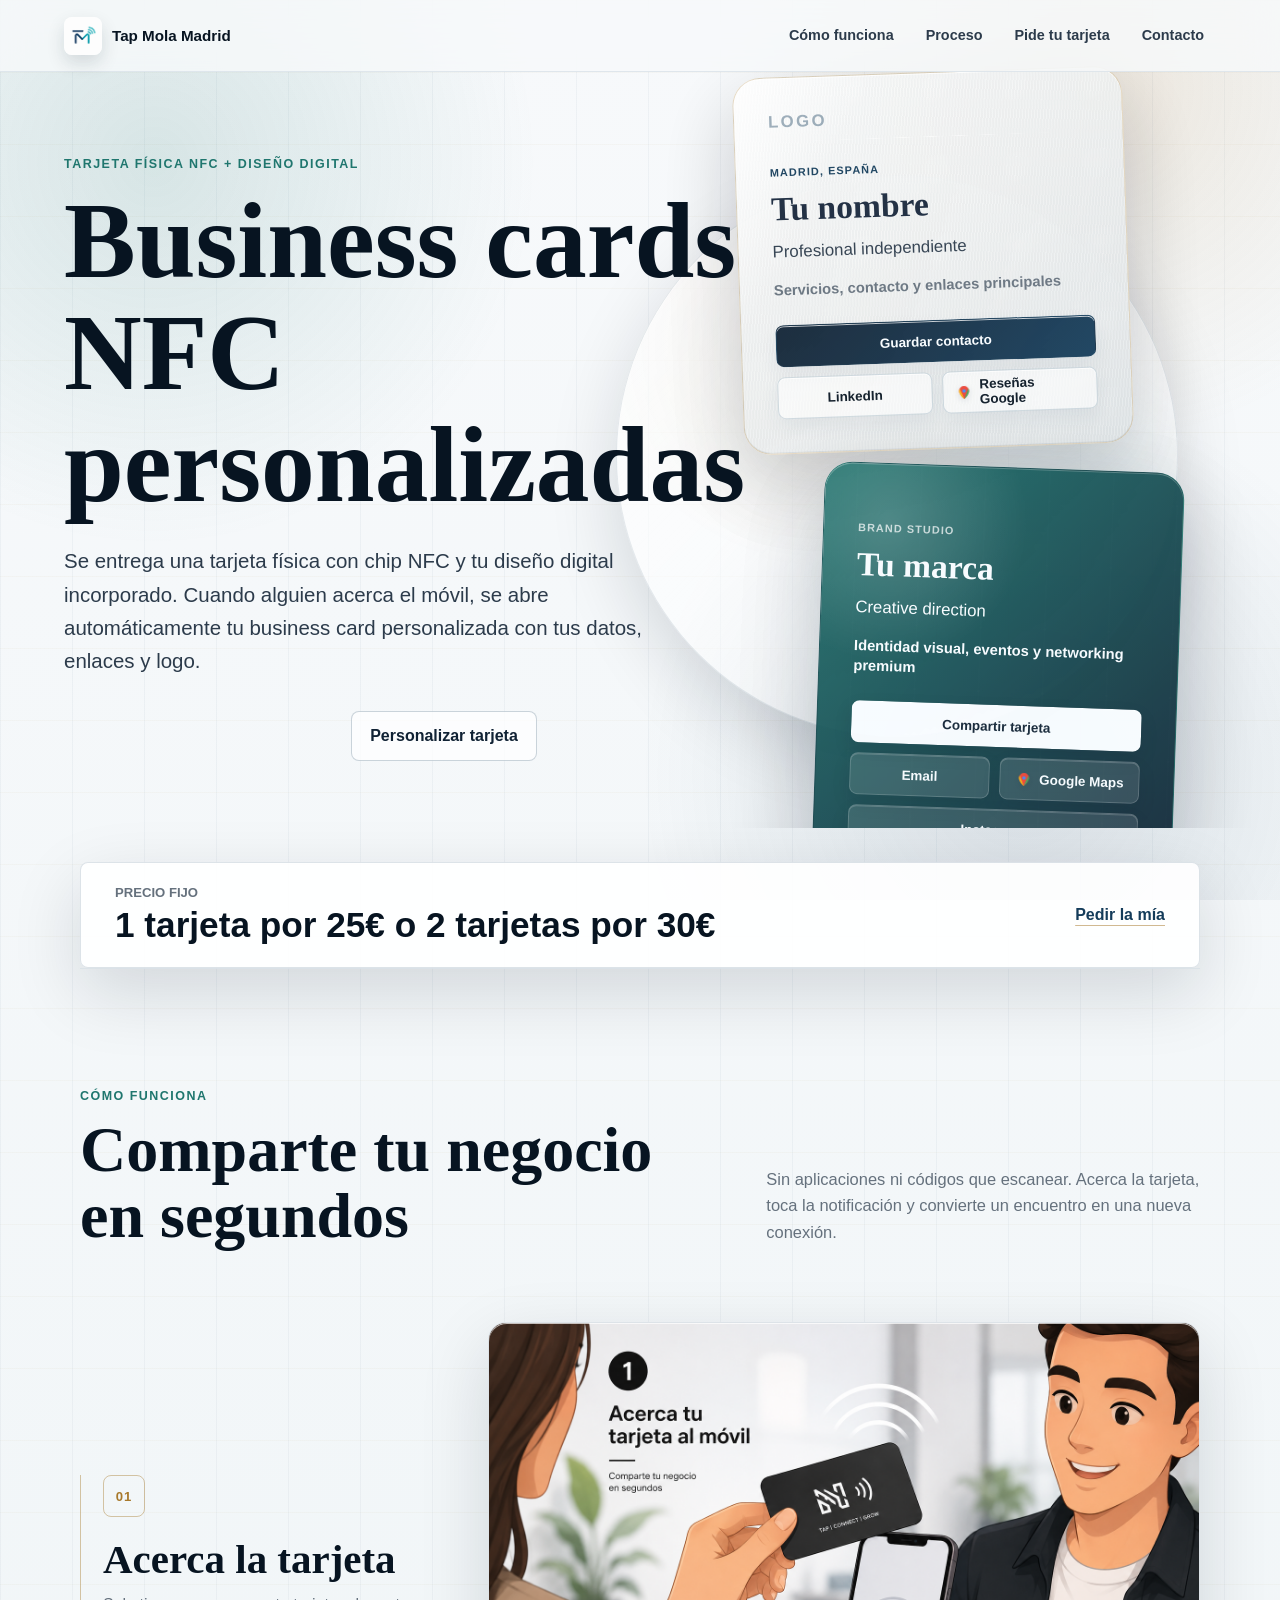
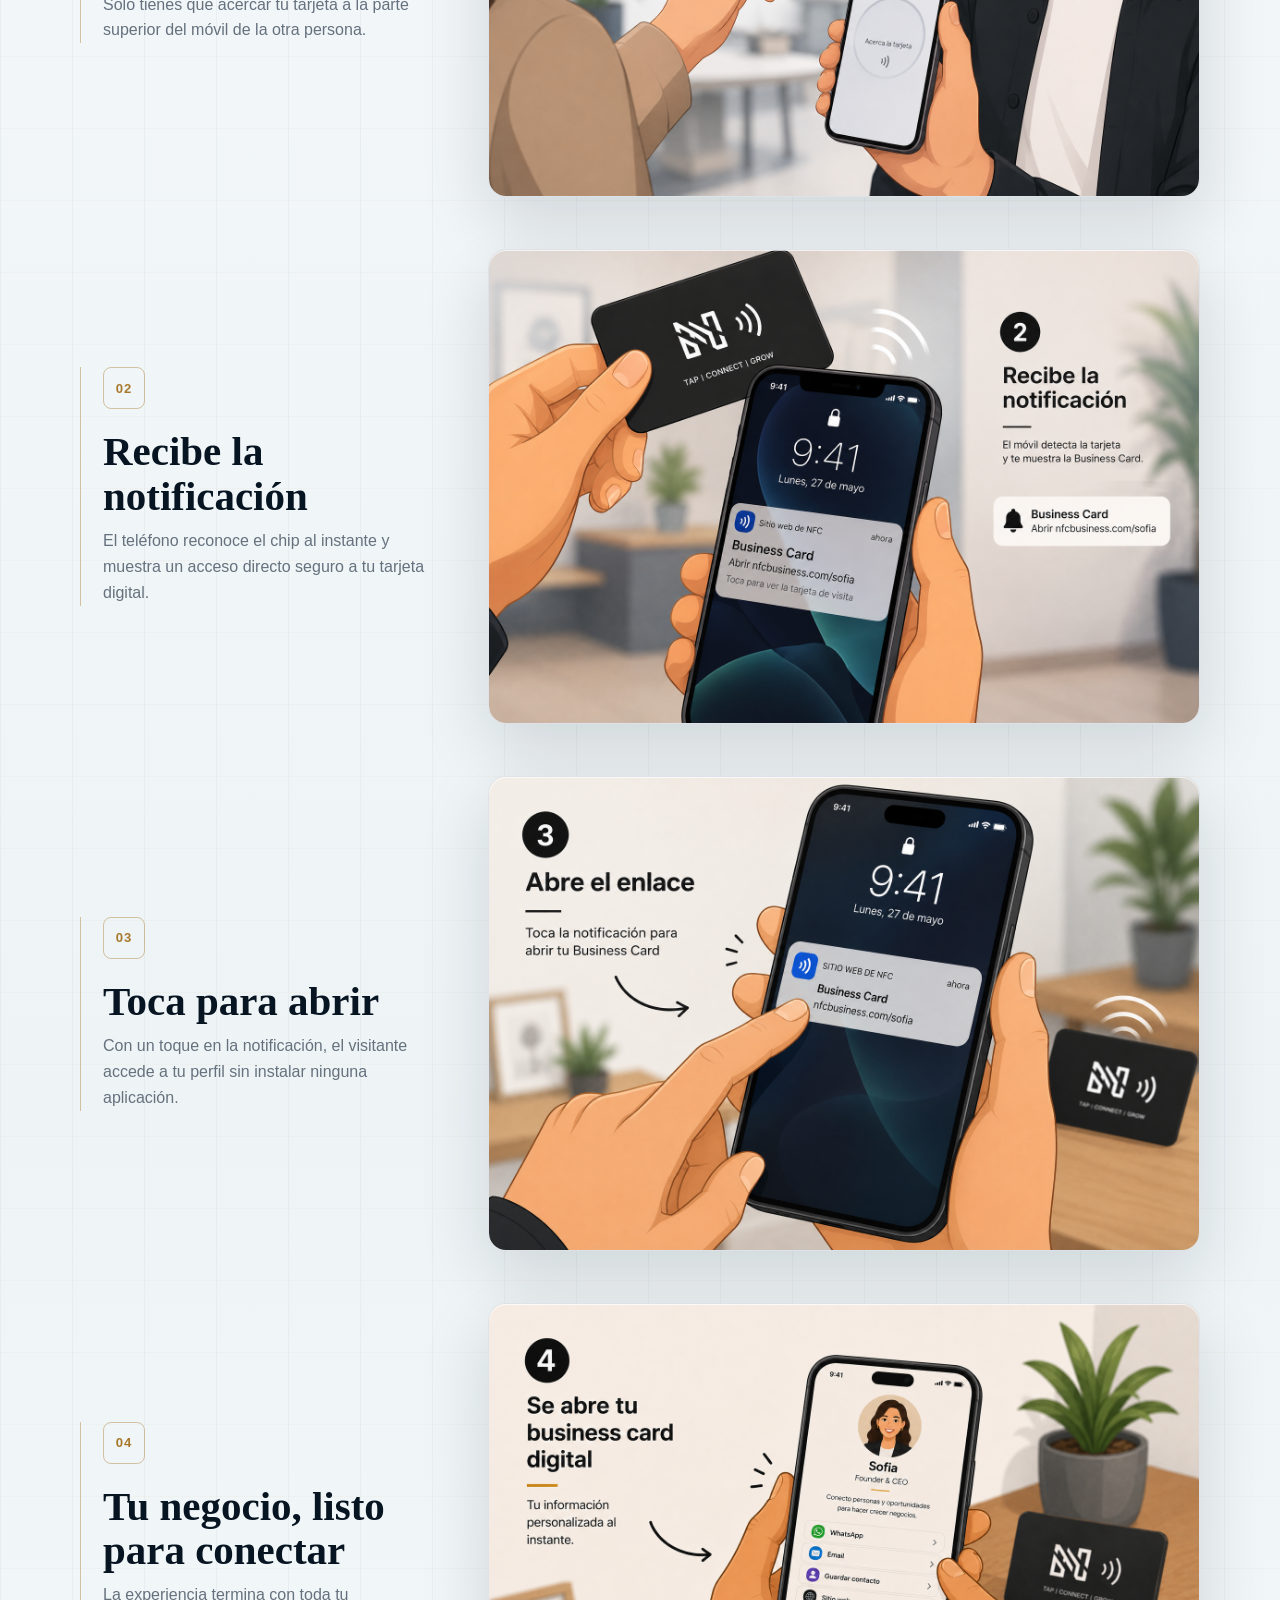
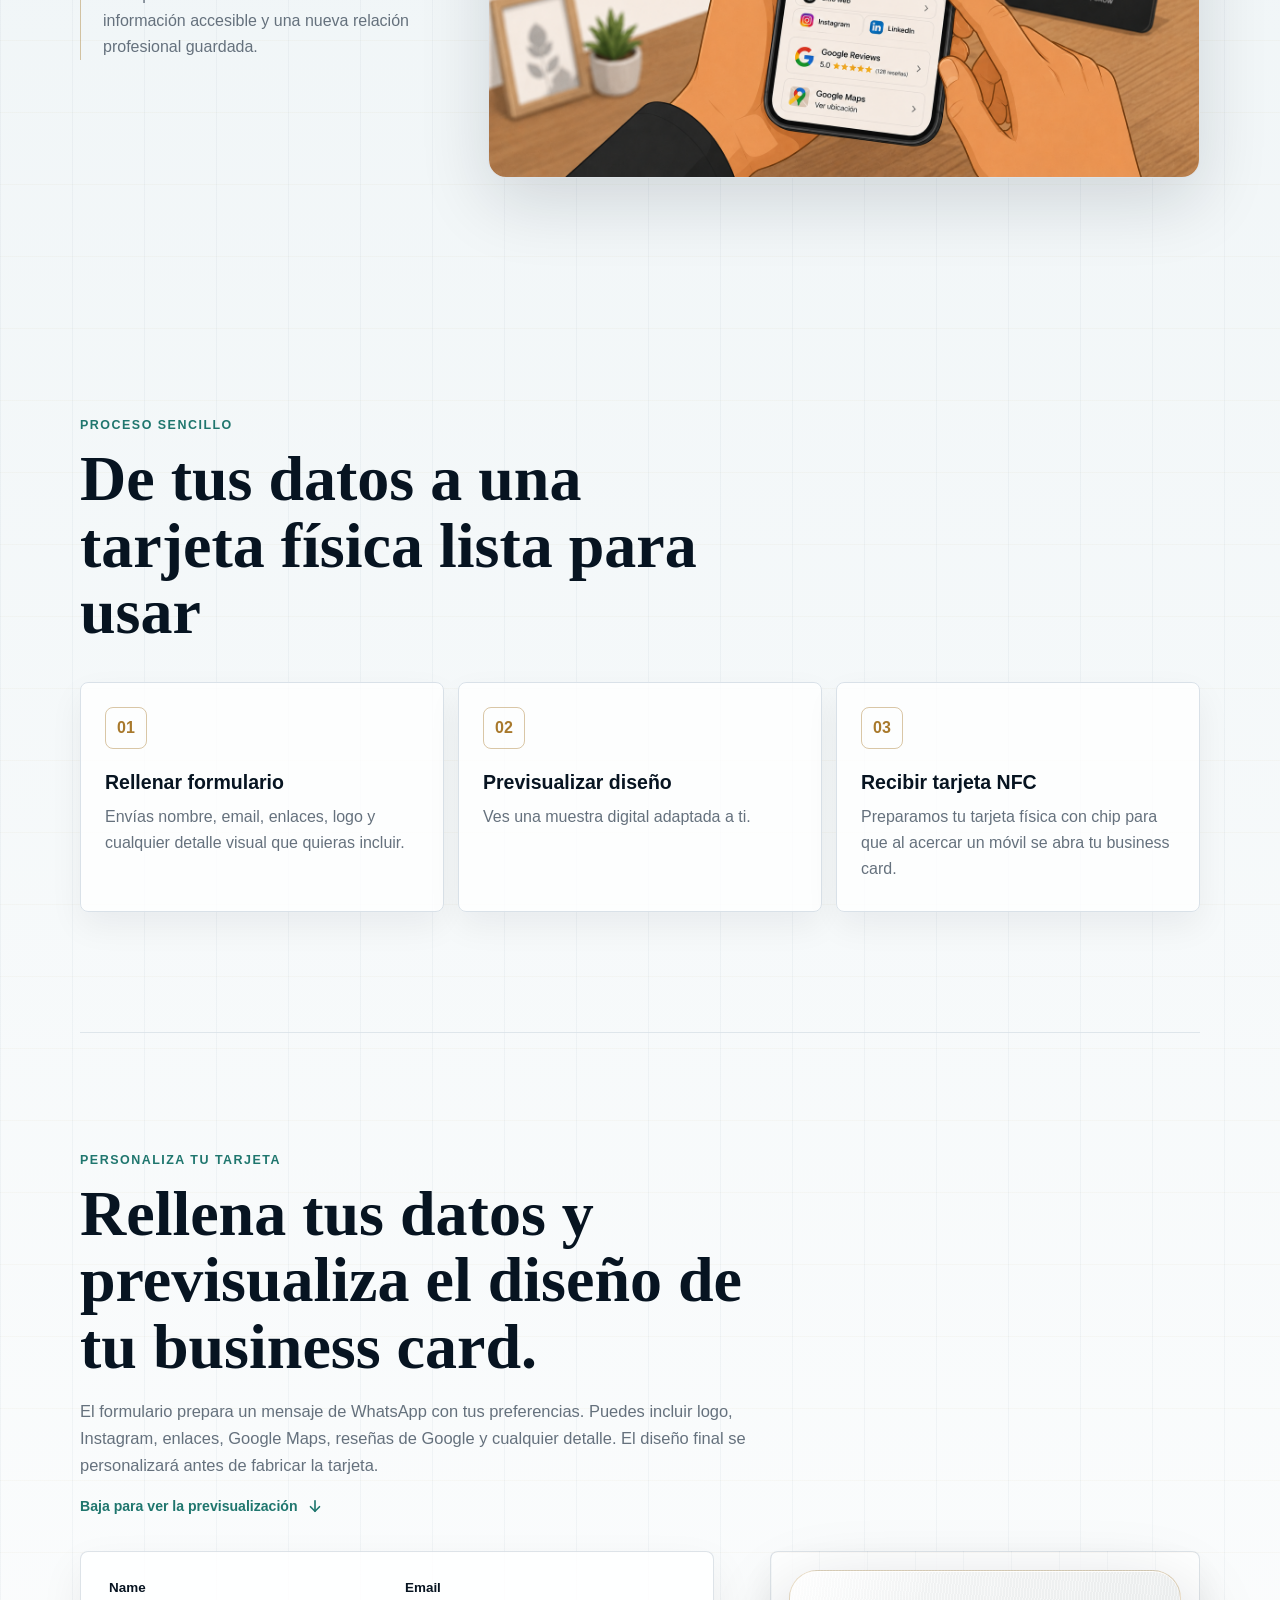
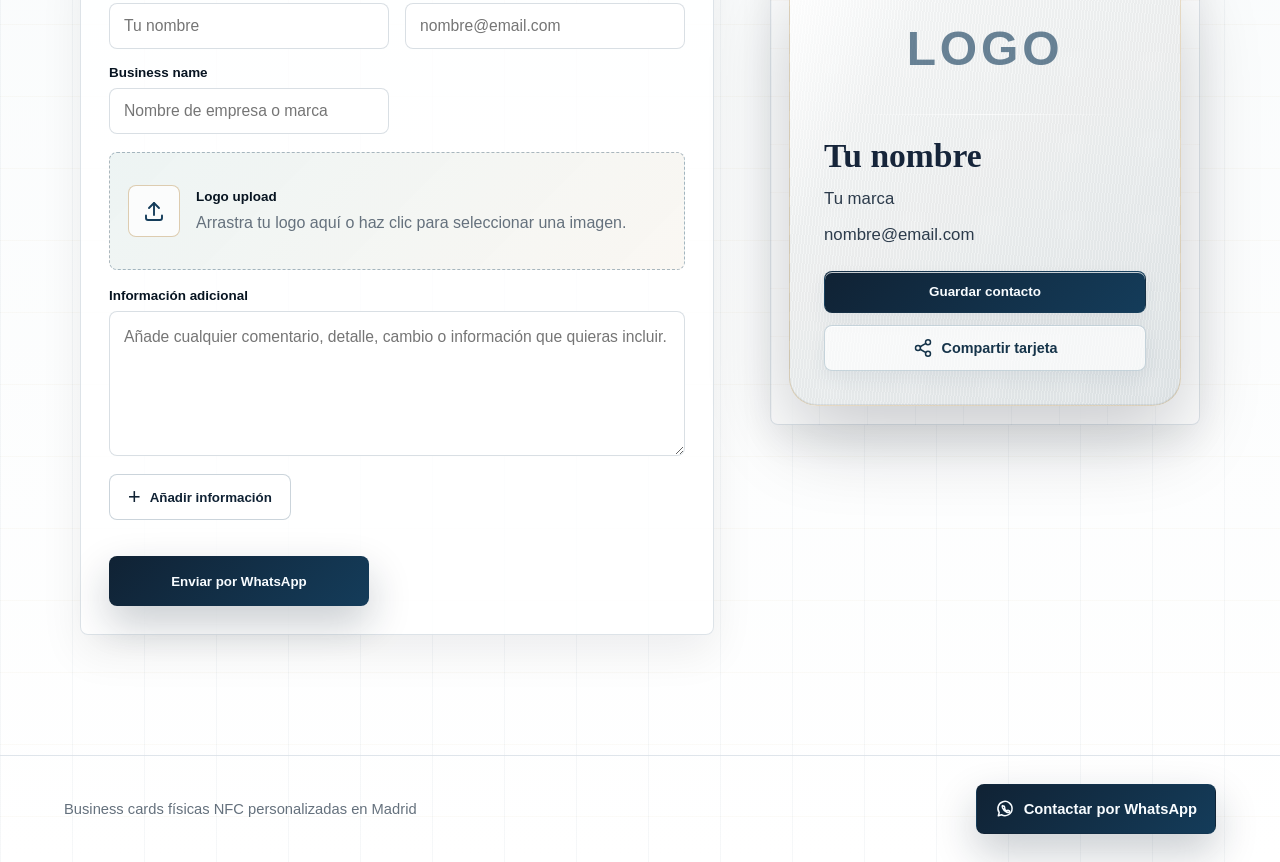
==== index.html @ 829801b8 "New Web Page" ====
<!doctype html>
<html lang="es">
  <head>
    <meta charset="utf-8" />
    <meta name="viewport" content="width=device-width, initial-scale=1, viewport-fit=cover" />
    <meta name="theme-color" content="#f7f9fb" />
    <meta
      name="description"
      content="Tarjetas físicas NFC con business card digital personalizada en Madrid: 1 tarjeta por 25 euros o 2 por 30 euros. Acerca el móvil y se abre tu tarjeta."
    />

    <title>Business cards físicas NFC personalizadas en Madrid</title>

    <meta property="og:type" content="website" />
    <meta property="og:title" content="Business cards físicas NFC personalizadas en Madrid" />
    <meta
      property="og:description"
      content="Tarjetas físicas con chip NFC y diseño digital personalizado: 1 tarjeta por 25€ o 2 por 30€."
    />
    <meta property="og:image" content="assets/LOGO TAP.png" />
    <link rel="icon" type="image/png" href="assets/LOGO TAP.png" />
    <link rel="stylesheet" href="styles.css" />
  </head>
  <body>
    <!-- Landing page -->
    <header class="site-header" aria-label="Cabecera">
      <a class="brand" href="#inicio" aria-label="Inicio">
        <img class="brand-logo-mini" src="assets/LOGO TAP.png" alt="" />
        <span>Tap Mola Madrid</span>
      </a>
      <nav class="top-nav" aria-label="Navegación principal">
        <a href="#como-funciona">Cómo funciona</a>
        <a href="#proceso">Proceso</a>
        <a href="#personalizar">Pide tu tarjeta</a>
        <a href="#contacto">Contacto</a>
      </nav>
    </header>

    <main>
      <section class="hero" id="inicio" aria-labelledby="hero-title">
        <div class="hero-visual" aria-hidden="true">
          <div class="hero-showcase">
            <article class="floating-card preview-card preview-card-large hero-card-primary">
              <div class="card-pattern"></div>
              <header class="card-head">
                <div class="logo-placeholder">LOGO</div>
              </header>
              <div class="card-identity">
                <p>Madrid, España</p>
                <h2>Tu nombre</h2>
                <span>Profesional independiente</span>
                <small>Servicios, contacto y enlaces principales</small>
              </div>
              <div class="card-actions">
                <span>Guardar contacto</span>
                <span>LinkedIn</span>
                <span class="maps-action">
                  <svg class="maps-icon" viewBox="0 0 24 24" aria-hidden="true">
                    <path class="maps-red" d="M12 2.8a7 7 0 0 1 7 7c0 5.2-7 11.4-7 11.4S5 15 5 9.8a7 7 0 0 1 7-7Z" />
                    <path class="maps-green" d="M12 21.2s7-6.2 7-11.4c0-1.2-.3-2.3-.8-3.2L12 21.2Z" />
                    <path class="maps-yellow" d="M5.8 6.6c-.5.9-.8 2-.8 3.2 0 5.2 7 11.4 7 11.4L5.8 6.6Z" />
                    <circle class="maps-blue" cx="12" cy="9.8" r="2.45" />
                  </svg>
                  Reseñas Google
                </span>
              </div>
            </article>
            <article class="floating-card preview-card preview-card-large hero-card-secondary">
              <div class="card-pattern"></div>
              <div class="card-identity">
                <p>Brand studio</p>
                <h2>Tu marca</h2>
                <span>Creative direction</span>
                <small>Identidad visual, eventos y networking premium</small>
              </div>
              <div class="card-actions card-actions-alt">
                <span>Compartir tarjeta</span>
                <span>Email</span>
                <span class="maps-action">
                  <svg class="maps-icon" viewBox="0 0 24 24" aria-hidden="true">
                    <path class="maps-red" d="M12 2.8a7 7 0 0 1 7 7c0 5.2-7 11.4-7 11.4S5 15 5 9.8a7 7 0 0 1 7-7Z" />
                    <path class="maps-green" d="M12 21.2s7-6.2 7-11.4c0-1.2-.3-2.3-.8-3.2L12 21.2Z" />
                    <path class="maps-yellow" d="M5.8 6.6c-.5.9-.8 2-.8 3.2 0 5.2 7 11.4 7 11.4L5.8 6.6Z" />
                    <circle class="maps-blue" cx="12" cy="9.8" r="2.45" />
                  </svg>
                  Google Maps
                </span>
                <span>Instagram</span>
              </div>
            </article>
          </div>
        </div>

        <div class="hero-content">
          <p class="kicker">Tarjeta física NFC + diseño digital</p>
          <h1 id="hero-title">Business cards NFC personalizadas</h1>
          <p class="hero-copy">
            Se entrega una tarjeta física con chip NFC y tu diseño digital incorporado. Cuando alguien acerca el móvil,
            se abre automáticamente tu business card personalizada con tus datos, enlaces y logo.
          </p>
          <div class="hero-actions">
            <a class="button button-secondary" href="#personalizar">Personalizar tarjeta</a>
          </div>
        </div>
      </section>

      <section class="price-band" id="precio" aria-label="Precio">
        <div>
          <p>Precio fijo</p>
          <strong>1 tarjeta por 25€ o 2 tarjetas por 30€</strong>
        </div>
        <a class="text-link" href="#personalizar">Pedir la mía</a>
      </section>

      <section class="how-it-works" id="como-funciona" aria-labelledby="how-it-works-title">
        <div class="how-it-works-heading">
          <div class="section-heading">
            <p class="kicker">Cómo funciona</p>
            <h2 id="how-it-works-title">Comparte tu negocio en segundos</h2>
          </div>
          <p class="section-intro">
            Sin aplicaciones ni códigos que escanear. Acerca la tarjeta, toca la notificación y convierte un encuentro
            en una nueva conexión.
          </p>
        </div>

        <ol class="nfc-story" aria-label="Pasos para compartir una tarjeta NFC">
          <li class="nfc-story-step">
            <figure class="nfc-story-visual">
              <img
                src="img/imageNFC1.png"
                width="1536"
                height="1024"
                loading="lazy"
                alt="Una persona acerca su tarjeta NFC al teléfono de otra persona"
              />
            </figure>
            <div class="nfc-story-copy">
              <span class="nfc-step-number">01</span>
              <h3>Acerca la tarjeta</h3>
              <p>Solo tienes que acercar tu tarjeta a la parte superior del móvil de la otra persona.</p>
            </div>
          </li>

          <li class="nfc-story-step">
            <figure class="nfc-story-visual">
              <img
                src="img/imageNFC2.png"
                width="1536"
                height="1024"
                loading="lazy"
                alt="El teléfono detecta la tarjeta NFC y muestra una notificación de Business Card"
              />
            </figure>
            <div class="nfc-story-copy">
              <span class="nfc-step-number">02</span>
              <h3>Recibe la notificación</h3>
              <p>El teléfono reconoce el chip al instante y muestra un acceso directo seguro a tu tarjeta digital.</p>
            </div>
          </li>

          <li class="nfc-story-step">
            <figure class="nfc-story-visual">
              <img
                src="img/imageNFC3.png"
                width="1536"
                height="1024"
                loading="lazy"
                alt="Una persona toca la notificación NFC para abrir el enlace de la tarjeta"
              />
            </figure>
            <div class="nfc-story-copy">
              <span class="nfc-step-number">03</span>
              <h3>Toca para abrir</h3>
              <p>Con un toque en la notificación, el visitante accede a tu perfil sin instalar ninguna aplicación.</p>
            </div>
          </li>

          <li class="nfc-story-step nfc-story-step-final">
            <figure class="nfc-story-visual">
              <img
                src="img/imageNFC4.png"
                width="1536"
                height="1024"
                loading="lazy"
                alt="Business card digital personalizada con datos de contacto, redes sociales, reseñas y Google Maps"
              />
            </figure>
            <div class="nfc-story-copy">
              <span class="nfc-step-number">04</span>
              <h3>Tu negocio, listo para conectar</h3>
              <p>La experiencia termina con toda tu información accesible y una nueva relación profesional guardada.</p>
            </div>
          </li>
        </ol>
      </section>

      <section class="process-section" id="proceso" aria-labelledby="process-title">
        <div class="section-heading">
          <p class="kicker">Proceso sencillo</p>
          <h2 id="process-title">De tus datos a una tarjeta física lista para usar</h2>
        </div>
        <div class="process-grid">
          <article>
            <span>01</span>
            <h3>Rellenar formulario</h3>
            <p>Envías nombre, email, enlaces, logo y cualquier detalle visual que quieras incluir.</p>
          </article>
          <article>
            <span>02</span>
            <h3>Previsualizar diseño</h3>
            <p>Ves una muestra digital adaptada a ti.</p>
          </article>
          <article>
            <span>03</span>
            <h3>Recibir tarjeta NFC</h3>
            <p>Preparamos tu tarjeta física con chip para que al acercar un móvil se abra tu business card.</p>
          </article>
        </div>
      </section>

      <!-- Formulario + preview personalizada -->
      <section class="customizer-section" id="personalizar" aria-labelledby="customizer-title">
        <div class="section-heading">
          <p class="kicker">Personaliza tu tarjeta</p>
          <h2 id="customizer-title">Rellena tus datos y previsualiza el diseño de tu business card.</h2>
          <p class="section-intro">
            El formulario prepara un mensaje de WhatsApp con tus preferencias. Puedes incluir logo, Instagram, enlaces,
            Google Maps, reseñas de Google y cualquier detalle. El diseño final se personalizará antes de fabricar la tarjeta.
          </p>
          <a class="scroll-cue customizer-cue" href="#finalPreview" aria-label="Bajar para ver la previsualización">
            <span>Baja para ver la previsualización</span>
            <svg viewBox="0 0 24 24" aria-hidden="true"><path d="M12 5v14" /><path d="m6 13 6 6 6-6" /></svg>
          </a>
        </div>

        <div class="customizer-layout">
          <!-- Formulario -->
          <form class="custom-form" id="cardForm" aria-label="Formulario de personalización de business card">
            <div class="form-grid">
              <label class="field" for="customerName">
                <span>Name</span>
                <input id="customerName" name="customerName" type="text" placeholder="Tu nombre" required />
              </label>

              <label class="field" for="customerEmail">
                <span>Email</span>
                <input id="customerEmail" name="customerEmail" type="email" placeholder="nombre@email.com" required />
              </label>

              <label class="field" for="businessName">
                <span>Business name</span>
                <input id="businessName" name="businessName" type="text" placeholder="Nombre de empresa o marca" />
              </label>
            </div>

            <div class="upload-zone" id="logoDropzone">
              <input id="logoUpload" name="logoUpload" type="file" accept="image/*" />
              <div class="upload-icon" aria-hidden="true">
                <svg viewBox="0 0 24 24"><path d="M12 16V4" /><path d="m7 9 5-5 5 5" /><path d="M20 16.5V19a2 2 0 0 1-2 2H6a2 2 0 0 1-2-2v-2.5" /></svg>
              </div>
              <div>
                <strong>Logo upload</strong>
                <p id="logoStatus">Arrastra tu logo aquí o haz clic para seleccionar una imagen.</p>
              </div>
            </div>

            <label class="field comments-field" for="additionalComments">
              <span>Información adicional</span>
              <textarea
                id="additionalComments"
                name="additionalComments"
                rows="5"
                placeholder="Añade cualquier comentario, detalle, cambio o información que quieras incluir."
              ></textarea>
            </label>

            <div class="additional-fields-control" id="additionalFieldsControl">
              <button
                class="button button-secondary add-information-button"
                id="addInformationButton"
                type="button"
                aria-expanded="false"
                aria-controls="additionalFieldsMenu"
              >
                <span aria-hidden="true">+</span>
                Añadir información
              </button>
              <div class="additional-fields-menu" id="additionalFieldsMenu" hidden>
                <p>Elige la información que quieres añadir:</p>
                <div class="additional-fields-options">
                  <button type="button" data-add-field="instagramUrl">Instagram</button>
                  <button type="button" data-add-field="linkedinUrl">LinkedIn</button>
                  <button type="button" data-add-field="phoneNumber">Número de teléfono</button>
                  <button type="button" data-add-field="customerLocation">Ubicación</button>
                  <button type="button" data-add-field="googleMapsUrl">Google Maps</button>
                  <button type="button" data-add-field="googleReviewsUrl">Reseñas de Google</button>
                  <button type="button" data-add-field="otherLinkUrl">Otro enlace</button>
                </div>
              </div>
            </div>

            <div class="form-grid optional-fields" id="optionalFields" aria-live="polite">
              <div class="optional-field" data-optional-field="instagramUrl" hidden>
                <label class="field" for="instagramUrl"><span>Instagram</span><input id="instagramUrl" name="instagramUrl" type="text" placeholder="https://instagram.com/..." /></label>
                <button class="remove-field-button" type="button" data-remove-field="instagramUrl">Quitar</button>
              </div>

              <div class="optional-field" data-optional-field="linkedinUrl" hidden>
                <label class="field" for="linkedinUrl"><span>LinkedIn</span><input id="linkedinUrl" name="linkedinUrl" type="text" placeholder="https://linkedin.com/in/..." /></label>
                <button class="remove-field-button" type="button" data-remove-field="linkedinUrl">Quitar</button>
              </div>

              <div class="optional-field" data-optional-field="phoneNumber" hidden>
                <label class="field" for="phoneNumber"><span>Número de teléfono</span><input id="phoneNumber" name="phoneNumber" type="tel" inputmode="tel" placeholder="+34 600 000 000" /></label>
                <button class="remove-field-button" type="button" data-remove-field="phoneNumber">Quitar</button>
              </div>

              <div class="optional-field" data-optional-field="customerLocation" hidden>
                <label class="field" for="customerLocation"><span>Ubicación</span><input id="customerLocation" name="customerLocation" type="text" placeholder="Madrid, España" /></label>
                <button class="remove-field-button" type="button" data-remove-field="customerLocation">Quitar</button>
              </div>

              <div class="optional-field" data-optional-field="googleMapsUrl" hidden>
                <label class="field" for="googleMapsUrl"><span>Google Maps</span><input id="googleMapsUrl" name="googleMapsUrl" type="text" placeholder="Link a tu ubicación en Google Maps" /></label>
                <button class="remove-field-button" type="button" data-remove-field="googleMapsUrl">Quitar</button>
              </div>

              <div class="optional-field" data-optional-field="googleReviewsUrl" hidden>
                <label class="field" for="googleReviewsUrl"><span>Reseñas de Google</span><input id="googleReviewsUrl" name="googleReviewsUrl" type="text" placeholder="Link directo para ver o dejar una reseña" /></label>
                <button class="remove-field-button" type="button" data-remove-field="googleReviewsUrl">Quitar</button>
              </div>

              <div class="optional-field" data-optional-field="otherLinkUrl" hidden>
                <label class="field" for="otherLinkUrl"><span>Otro enlace</span><input id="otherLinkUrl" name="otherLinkUrl" type="text" placeholder="https://tu-enlace.com" /></label>
                <button class="remove-field-button" type="button" data-remove-field="otherLinkUrl">Quitar</button>
              </div>

            </div>

            <button class="button button-primary form-submit" type="submit">Enviar por WhatsApp</button>
          </form>

          <!-- Preview de tarjeta basada en card_example -->
          <div class="preview-column">
            <aside class="form-preview" id="finalPreview" aria-label="Previsualización de la tarjeta">
              <article class="preview-card custom-preview" id="customPreview">
                <div class="card-pattern"></div>
                <header class="card-head" id="previewLogoWrap">
                  <div class="logo-placeholder" id="previewLogo">LOGO</div>
                </header>
                <div class="card-identity">
                  <p id="previewLocation">Madrid, España</p>
                  <h2 id="previewName">Tu nombre</h2>
                  <span id="previewBusiness">Tu marca</span>
                  <span id="previewEmail">nombre@email.com</span>
                  <small id="previewLinkedin">LinkedIn</small>
                </div>
                <div class="card-actions">
                  <span>Guardar contacto</span>
                  <span id="previewPhoneAction">Teléfono</span>
                  <span class="social-action" id="previewInstagramAction">
                    <svg class="social-icon instagram-icon" viewBox="0 0 24 24" aria-hidden="true">
                      <defs>
                        <linearGradient id="instagramGradient" x1="2" y1="22" x2="22" y2="2" gradientUnits="userSpaceOnUse">
                          <stop offset="0" stop-color="#ffdc80" />
                          <stop offset="0.32" stop-color="#fcaf45" />
                          <stop offset="0.58" stop-color="#e1306c" />
                          <stop offset="0.82" stop-color="#833ab4" />
                          <stop offset="1" stop-color="#405de6" />
                        </linearGradient>
                      </defs>
                      <rect x="2" y="2" width="20" height="20" rx="6" fill="url(#instagramGradient)" />
                      <circle cx="12" cy="12" r="4.25" fill="none" stroke="#fff" stroke-width="1.8" />
                      <circle cx="17.35" cy="6.65" r="1.15" fill="#fff" />
                    </svg>
                    Instagram
                  </span>
                  <span id="previewGoogleReviewsAction">Reseñas Google</span>
                  <span class="maps-action" id="previewGoogleMapsAction">
                    <svg class="maps-icon" viewBox="0 0 24 24" aria-hidden="true">
                      <path class="maps-red" d="M12 2.8a7 7 0 0 1 7 7c0 5.2-7 11.4-7 11.4S5 15 5 9.8a7 7 0 0 1 7-7Z" />
                      <path class="maps-green" d="M12 21.2s7-6.2 7-11.4c0-1.2-.3-2.3-.8-3.2L12 21.2Z" />
                      <path class="maps-yellow" d="M5.8 6.6c-.5.9-.8 2-.8 3.2 0 5.2 7 11.4 7 11.4L5.8 6.6Z" />
                      <circle class="maps-blue" cx="12" cy="9.8" r="2.45" />
                    </svg>
                    Google Maps
                  </span>
                  <span id="previewOtherLinkAction">Otro enlace</span>
                </div>
                <button class="share-card-button" id="shareCardButton" type="button">
                  <span class="button-icon" aria-hidden="true">
                    <svg viewBox="0 0 24 24"><circle cx="18" cy="5" r="3" /><circle cx="6" cy="12" r="3" /><circle cx="18" cy="19" r="3" /><path d="m8.6 13.5 6.8 4" /><path d="m15.4 6.5-6.8 4" /></svg>
                  </span>
                  Compartir tarjeta
                </button>
              </article>
              <div class="final-actions" id="finalActions" hidden>
                <div>
                  <strong>Mensaje preparado</strong>
                  <p>Se ha abierto WhatsApp con tu diseño. Puedes editar el mensaje antes de enviarlo.</p>
                </div>
                <a class="button button-primary" id="finalWhatsappLink" href="#" target="_blank" rel="noopener noreferrer">
                  <span class="button-icon" aria-hidden="true">
                    <svg viewBox="0 0 24 24"><path d="M20.5 11.5a8.5 8.5 0 0 1-12.7 7.4L4 20l1.1-3.7a8.5 8.5 0 1 1 15.4-4.8Z" /><path d="M9.4 8.9c.2-.4.4-.4.7-.4h.5c.2 0 .4.1.5.4l.7 1.6c.1.2.1.4-.1.6l-.4.5c.7 1.2 1.7 2.1 3 2.7l.5-.6c.2-.2.4-.3.7-.2l1.6.7c.3.1.4.3.4.6v.5c0 .4-.2.6-.5.8-.7.4-1.8.2-2.8-.2-2.4-1-4.2-2.8-5.1-5.1-.4-1-.6-2.1-.2-2.9Z" /></svg>
                  </span>
                  Abrir WhatsApp de nuevo
                </a>
              </div>
            </aside>
          </div>
        </div>
      </section>
    </main>

    <footer class="site-footer" id="contacto">
      <span>Business cards físicas NFC personalizadas en Madrid</span>
      <a class="button button-primary whatsapp-link footer-whatsapp" href="#">
        <span class="button-icon" aria-hidden="true">
          <svg viewBox="0 0 24 24"><path d="M20.5 11.5a8.5 8.5 0 0 1-12.7 7.4L4 20l1.1-3.7a8.5 8.5 0 1 1 15.4-4.8Z" /><path d="M9.4 8.9c.2-.4.4-.4.7-.4h.5c.2 0 .4.1.5.4l.7 1.6c.1.2.1.4-.1.6l-.4.5c.7 1.2 1.7 2.1 3 2.7l.5-.6c.2-.2.4-.3.7-.2l1.6.7c.3.1.4.3.4.6v.5c0 .4-.2.6-.5.8-.7.4-1.8.2-2.8-.2-2.4-1-4.2-2.8-5.1-5.1-.4-1-.6-2.1-.2-2.9Z" /></svg>
        </span>
        Contactar por WhatsApp
      </a>
    </footer>

    <script src="script.js" defer></script>
  </body>
</html>
---- styles.css ----
:root {
  --ink: #071421;
  --ink-soft: #2c3b4b;
  --muted: #65717d;
  --line: #d9e1e8;
  --paper: #f7f9fb;
  --white: #ffffff;
  --blue: #143c5a;
  --blue-deep: #102234;
  --gold: #a8792c;
  --sea: #1f766e;
  --card-border: rgba(168, 121, 44, 0.28);
  --shadow-soft: 0 24px 70px rgba(7, 20, 33, 0.14);
  --shadow-card: 0 30px 80px rgba(7, 20, 33, 0.22);
  font-family: "Avenir Next", Avenir, "Helvetica Neue", Helvetica, Arial, sans-serif;
}

/* Estilos base */

* {
  box-sizing: border-box;
}

html {
  scroll-behavior: smooth;
}

body {
  min-height: 100%;
  margin: 0;
  background:
    linear-gradient(90deg, rgba(20, 60, 90, 0.04) 1px, transparent 1px),
    linear-gradient(rgba(168, 121, 44, 0.035) 1px, transparent 1px),
    linear-gradient(180deg, #f7f9fb 0%, #eef4f6 48%, #ffffff 100%);
  background-size: 72px 72px, 72px 72px, auto;
  color: var(--ink);
}

body::before {
  position: fixed;
  inset: 0;
  z-index: -1;
  content: "";
  background:
    radial-gradient(circle at 12% 18%, rgba(31, 118, 110, 0.15), transparent 24rem),
    radial-gradient(circle at 86% 10%, rgba(168, 121, 44, 0.14), transparent 22rem),
    radial-gradient(circle at 80% 86%, rgba(20, 60, 90, 0.13), transparent 24rem);
  pointer-events: none;
}

a {
  color: inherit;
}

/* Landing page */

.site-header {
  position: fixed;
  top: 0;
  right: 0;
  left: 0;
  z-index: 10;
  display: flex;
  min-height: 72px;
  align-items: center;
  justify-content: space-between;
  gap: 24px;
  padding: 16px clamp(18px, 5vw, 64px);
  border-bottom: 1px solid rgba(217, 225, 232, 0.78);
  background: rgba(247, 249, 251, 0.82);
  backdrop-filter: blur(18px);
  -webkit-backdrop-filter: blur(18px);
}

.brand,
.top-nav,
.hero-actions,
.card-actions,
.site-footer {
  display: flex;
  align-items: center;
}

.brand {
  gap: 10px;
  font-size: 0.95rem;
  font-weight: 800;
  text-decoration: none;
}

.brand-logo-mini {
  display: block;
  width: 38px;
  height: 38px;
  border-radius: 8px;
  object-fit: contain;
  box-shadow: 0 8px 18px rgba(16, 34, 52, 0.14);
}

.top-nav {
  gap: 8px;
}

.top-nav a {
  min-height: 38px;
  padding: 10px 12px;
  border-radius: 8px;
  color: var(--ink-soft);
  font-size: 0.9rem;
  font-weight: 700;
  text-decoration: none;
}

.hero {
  position: relative;
  display: grid;
  min-height: 92svh;
  align-items: center;
  overflow: hidden;
  padding: 120px clamp(18px, 5vw, 64px) 64px;
}

.hero-visual {
  position: absolute;
  inset: 72px 0 0;
  display: grid;
  place-items: center end;
  padding-right: clamp(12px, 8vw, 110px);
  pointer-events: none;
}

.hero-visual::before {
  position: absolute;
  inset: auto clamp(10px, 8vw, 120px) 12% auto;
  width: min(46vw, 560px);
  aspect-ratio: 1;
  content: "";
  border: 1px solid rgba(20, 60, 90, 0.1);
  border-radius: 999px;
  background:
    linear-gradient(135deg, rgba(255, 255, 255, 0.78), rgba(255, 255, 255, 0.18)),
    radial-gradient(circle at 36% 30%, rgba(168, 121, 44, 0.2), transparent 42%),
    radial-gradient(circle at 72% 68%, rgba(31, 118, 110, 0.18), transparent 40%);
  box-shadow: inset 0 1px 0 rgba(255, 255, 255, 0.8), var(--shadow-soft);
}

.hero-showcase {
  position: relative;
  display: grid;
  width: min(38vw, 440px);
  gap: 18px;
  justify-items: end;
}

.hero-content {
  position: relative;
  z-index: 1;
  width: min(100%, 760px);
  padding-top: 34px;
}

.kicker {
  margin: 0 0 14px;
  color: var(--sea);
  font-size: 0.78rem;
  font-weight: 800;
  letter-spacing: 0.12em;
  text-transform: uppercase;
}

p {
  overflow-wrap: break-word;
}

h1,
h2 {
  margin: 0;
  color: var(--ink);
  font-family: "Iowan Old Style", "Palatino Linotype", "Book Antiqua", Palatino, Georgia, serif;
  font-weight: 700;
  line-height: 1.04;
  letter-spacing: 0;
}

h1 {
  max-width: 720px;
  font-size: clamp(3.1rem, 8.4vw, 6.8rem);
}

.hero-copy {
  max-width: 620px;
  margin: 24px 0 0;
  color: var(--ink-soft);
  font-size: clamp(1.05rem, 1.7vw, 1.28rem);
  line-height: 1.62;
}

.hero-actions {
  flex-wrap: wrap;
  gap: 12px;
  justify-content: center;
  margin-top: 34px;
}

.scroll-cue {
  display: inline-flex;
  align-items: center;
  gap: 8px;
  margin-top: 18px;
  color: var(--muted);
  font-size: 0.88rem;
  font-weight: 800;
  text-decoration: none;
}

.customizer-cue {
  color: var(--sea);
}

.scroll-cue svg {
  width: 18px;
  height: 18px;
  fill: none;
  stroke: currentColor;
  stroke-linecap: round;
  stroke-linejoin: round;
  stroke-width: 2.2;
  animation: cueBounce 1.8s ease-in-out infinite;
}

.button,
.text-link {
  min-height: 50px;
  align-items: center;
  justify-content: center;
  border-radius: 8px;
  font-weight: 800;
  text-decoration: none;
  transition: transform 180ms ease, border-color 180ms ease, background 180ms ease, box-shadow 180ms ease;
}

.button {
  display: inline-flex;
  gap: 9px;
  padding: 0 18px;
  border: 1px solid transparent;
}

.button-primary {
  background: linear-gradient(135deg, var(--blue-deep), var(--blue));
  color: #f8fcff;
  box-shadow: 0 18px 42px rgba(16, 34, 52, 0.23);
}

.button-secondary {
  border-color: rgba(20, 60, 90, 0.22);
  background: rgba(255, 255, 255, 0.72);
  color: var(--blue-deep);
}

.button-icon {
  display: inline-grid;
  width: 20px;
  height: 20px;
  place-items: center;
}

.button-icon svg {
  width: 100%;
  height: 100%;
  fill: none;
  stroke: currentColor;
  stroke-linecap: round;
  stroke-linejoin: round;
  stroke-width: 1.8;
}

.price-band {
  display: flex;
  width: min(1120px, calc(100% - 36px));
  align-items: center;
  justify-content: space-between;
  gap: 20px;
  margin: 34px auto 0;
  padding: 22px clamp(18px, 4vw, 34px);
  border: 1px solid rgba(20, 60, 90, 0.14);
  border-radius: 8px;
  background: rgba(255, 255, 255, 0.9);
  box-shadow: var(--shadow-soft);
}

.price-band p,
.price-band strong {
  display: block;
}

.price-band p {
  margin: 0 0 6px;
  color: var(--muted);
  font-size: 0.82rem;
  font-weight: 800;
  text-transform: uppercase;
}

.price-band strong {
  font-size: clamp(1.45rem, 4vw, 2.2rem);
  line-height: 1.1;
}

.text-link {
  display: inline-flex;
  flex: 0 0 auto;
  color: var(--blue);
  text-decoration: underline;
  text-decoration-color: rgba(168, 121, 44, 0.52);
  text-underline-offset: 5px;
}

/* Proceso */

.process-section,
.how-it-works,
.customizer-section {
  width: min(1120px, calc(100% - 36px));
  margin: 0 auto;
  padding: clamp(70px, 10vw, 120px) 0;
}

.how-it-works {
  border-top: 1px solid rgba(217, 225, 232, 0.8);
}

.how-it-works-heading {
  display: grid;
  grid-template-columns: minmax(0, 1fr) minmax(280px, 0.72fr);
  gap: clamp(28px, 7vw, 84px);
  align-items: end;
}

.how-it-works-heading .section-intro {
  margin: 0 0 4px;
}

.nfc-story {
  display: grid;
  gap: clamp(26px, 5vw, 52px);
  margin: clamp(38px, 7vw, 72px) 0 0;
  padding: 0;
  list-style: none;
  counter-reset: nfc-step;
}

.nfc-story-step {
  display: grid;
  grid-template-columns: minmax(260px, 0.75fr) minmax(0, 1.55fr);
  gap: clamp(24px, 5vw, 64px);
  align-items: center;
}

.nfc-story-visual {
  position: relative;
  order: 2;
  margin: 0;
  overflow: hidden;
  border: 1px solid rgba(20, 60, 90, 0.14);
  border-radius: 18px;
  background: var(--white);
  box-shadow: var(--shadow-soft);
}

.nfc-story-visual::after {
  position: absolute;
  inset: 0;
  content: "";
  border-radius: inherit;
  box-shadow: inset 0 1px 0 rgba(255, 255, 255, 0.7);
  pointer-events: none;
}

.nfc-story-visual img {
  display: block;
  width: 100%;
  height: auto;
  aspect-ratio: 3 / 2;
  object-fit: contain;
}

.nfc-story-copy {
  position: relative;
  order: 1;
  padding-left: 22px;
  border-left: 1px solid rgba(168, 121, 44, 0.42);
}

.nfc-step-number {
  display: inline-flex;
  min-width: 42px;
  min-height: 42px;
  align-items: center;
  justify-content: center;
  padding: 0 10px;
  border: 1px solid rgba(168, 121, 44, 0.42);
  border-radius: 8px;
  color: var(--gold);
  font-size: 0.82rem;
  font-weight: 900;
  letter-spacing: 0.08em;
}

.nfc-story-copy h3 {
  margin: 20px 0 10px;
  color: var(--ink);
  font-family: "Iowan Old Style", "Palatino Linotype", "Book Antiqua", Palatino, Georgia, serif;
  font-size: clamp(1.7rem, 3.2vw, 2.6rem);
  line-height: 1.08;
}

.nfc-story-copy > p {
  margin: 0;
  color: var(--muted);
  line-height: 1.62;
}

.nfc-outcomes {
  display: grid;
  gap: 14px;
  margin: 24px 0 0;
  padding: 0;
  list-style: none;
  counter-reset: outcome 3;
}

.nfc-outcomes li {
  position: relative;
  display: grid;
  gap: 3px;
  padding-left: 38px;
  counter-increment: outcome;
}

.nfc-outcomes li::before {
  position: absolute;
  top: 1px;
  left: 0;
  display: grid;
  width: 27px;
  height: 27px;
  place-items: center;
  content: counter(outcome);
  border-radius: 50%;
  background: linear-gradient(135deg, var(--blue-deep), var(--blue));
  color: var(--white);
  font-size: 0.72rem;
  font-weight: 900;
}

.nfc-outcomes strong {
  color: var(--ink);
  font-size: 0.9rem;
}

.nfc-outcomes span {
  color: var(--muted);
  font-size: 0.86rem;
  line-height: 1.4;
}

.section-heading {
  max-width: 680px;
}

.section-heading h2 {
  font-size: clamp(2rem, 5vw, 4rem);
}

.process-grid {
  display: grid;
  grid-template-columns: repeat(3, minmax(0, 1fr));
  gap: 14px;
  margin-top: 36px;
}

.process-grid article {
  min-height: 230px;
  padding: 24px;
  border: 1px solid var(--line);
  border-radius: 8px;
  background: rgba(255, 255, 255, 0.78);
  box-shadow: 0 14px 34px rgba(7, 20, 33, 0.06);
}

.process-grid span {
  display: inline-grid;
  width: 42px;
  height: 42px;
  place-items: center;
  border: 1px solid rgba(168, 121, 44, 0.42);
  border-radius: 8px;
  color: var(--gold);
  font-weight: 900;
}

.process-grid h3 {
  margin: 22px 0 10px;
  font-size: 1.22rem;
  line-height: 1.2;
}

.process-grid p,
.section-intro {
  margin: 0;
  color: var(--muted);
  line-height: 1.62;
}

.section-intro {
  max-width: 720px;
  margin-top: 18px;
  font-size: 1.03rem;
}

.customizer-section {
  border-top: 1px solid rgba(217, 225, 232, 0.8);
}

/* Formulario */

.customizer-layout {
  display: grid;
  grid-template-columns: minmax(0, 1fr) minmax(320px, 430px);
  gap: clamp(24px, 5vw, 56px);
  align-items: start;
  margin-top: 36px;
}

.custom-form,
.form-preview {
  border: 1px solid rgba(20, 60, 90, 0.14);
  border-radius: 8px;
  background: rgba(255, 255, 255, 0.82);
  box-shadow: 0 18px 44px rgba(7, 20, 33, 0.07);
}

.custom-form {
  display: grid;
  gap: 18px;
  padding: clamp(18px, 3vw, 28px);
}

.preview-column {
  position: sticky;
  top: 96px;
  display: grid;
  gap: 14px;
  align-self: start;
}

.form-grid {
  display: grid;
  grid-template-columns: repeat(2, minmax(0, 1fr));
  gap: 16px;
}

.additional-fields-control {
  display: grid;
  gap: 12px;
}

.add-information-button {
  width: fit-content;
  min-height: 46px;
  cursor: pointer;
}

.add-information-button > span {
  font-size: 1.35rem;
  font-weight: 500;
  line-height: 1;
}

.additional-fields-menu {
  padding: 16px;
  border: 1px solid rgba(20, 60, 90, 0.14);
  border-radius: 8px;
  background: rgba(247, 249, 251, 0.9);
}

.additional-fields-menu p {
  margin: 0 0 12px;
  color: var(--muted);
  font-size: 0.86rem;
  font-weight: 700;
}

.additional-fields-options {
  display: flex;
  flex-wrap: wrap;
  gap: 8px;
}

.additional-fields-options button {
  min-height: 38px;
  padding: 8px 12px;
  border: 1px solid rgba(20, 60, 90, 0.18);
  border-radius: 8px;
  background: var(--white);
  color: var(--blue-deep);
  font: inherit;
  font-size: 0.84rem;
  font-weight: 800;
  cursor: pointer;
  transition: transform 160ms ease, border-color 160ms ease, background 160ms ease;
}

.additional-fields-options button:disabled {
  border-style: dashed;
  color: var(--muted);
  cursor: default;
  opacity: 0.62;
}

.additional-fields-options small {
  margin-left: 4px;
  font-size: 0.68rem;
  font-weight: 700;
}

.optional-fields:empty {
  display: none;
}

.optional-field {
  position: relative;
  display: grid;
  gap: 8px;
  align-content: start;
  padding: 14px;
  border: 1px solid rgba(20, 60, 90, 0.12);
  border-radius: 8px;
  background: rgba(255, 255, 255, 0.58);
}

.optional-field-wide {
  grid-column: 1 / -1;
}

.remove-field-button {
  justify-self: end;
  padding: 4px 0;
  border: 0;
  background: transparent;
  color: var(--muted);
  font: inherit;
  font-size: 0.78rem;
  font-weight: 800;
  text-decoration: underline;
  text-underline-offset: 3px;
  cursor: pointer;
}

.optional-fields .is-added {
  animation: revealField 400ms ease both;
}

.optional-fields .is-removing {
  animation: removeField 180ms ease both;
}

.field {
  display: grid;
  gap: 8px;
}

.field span,
.upload-zone strong {
  color: var(--ink);
  font-size: 0.84rem;
  font-weight: 850;
}

.field em {
  color: var(--muted);
  font-style: normal;
  font-weight: 700;
}

.field input,
.field textarea,
.color-control {
  width: 100%;
  border: 1px solid rgba(20, 60, 90, 0.16);
  border-radius: 8px;
  background: rgba(255, 255, 255, 0.86);
  color: var(--ink);
  font: inherit;
  font-size: 0.98rem;
  box-shadow: inset 0 1px 0 rgba(255, 255, 255, 0.86);
  transition: border-color 160ms ease, box-shadow 160ms ease, background 160ms ease;
}

.field input,
.field textarea {
  padding: 13px 14px;
}

.field textarea {
  min-height: 142px;
  resize: vertical;
  line-height: 1.5;
}

.color-control {
  display: grid;
  grid-template-columns: 48px minmax(0, 1fr);
  align-items: center;
  gap: 10px;
  padding: 7px;
}

.color-control input[type="color"] {
  width: 48px;
  height: 40px;
  padding: 0;
  overflow: hidden;
  border: 0;
  border-radius: 7px;
  background: transparent;
  cursor: pointer;
}

.color-control .color-text {
  min-height: 40px;
  padding: 0 8px;
  border: 0;
  background: transparent;
  box-shadow: none;
  text-transform: uppercase;
}

.upload-zone {
  position: relative;
  display: grid;
  grid-template-columns: 52px minmax(0, 1fr);
  gap: 16px;
  align-items: center;
  min-height: 118px;
  padding: 18px;
  border: 1px dashed rgba(20, 60, 90, 0.34);
  border-radius: 8px;
  background:
    linear-gradient(135deg, rgba(31, 118, 110, 0.08), rgba(168, 121, 44, 0.06)),
    rgba(255, 255, 255, 0.68);
  cursor: pointer;
  transition: border-color 160ms ease, background 160ms ease, transform 160ms ease;
}

.upload-zone input {
  position: absolute;
  inset: 0;
  opacity: 0;
  cursor: pointer;
}

.upload-zone p {
  margin: 6px 0 0;
  color: var(--muted);
  line-height: 1.45;
}

.upload-icon {
  display: grid;
  width: 52px;
  height: 52px;
  place-items: center;
  border: 1px solid rgba(168, 121, 44, 0.36);
  border-radius: 8px;
  background: rgba(255, 255, 255, 0.72);
  color: var(--blue);
}

.upload-icon svg {
  width: 24px;
  height: 24px;
  fill: none;
  stroke: currentColor;
  stroke-linecap: round;
  stroke-linejoin: round;
  stroke-width: 1.9;
}

.upload-zone.is-dragging {
  border-color: rgba(31, 118, 110, 0.72);
  background:
    linear-gradient(135deg, rgba(31, 118, 110, 0.14), rgba(168, 121, 44, 0.08)),
    rgba(255, 255, 255, 0.88);
  transform: translateY(-2px);
}

.form-submit {
  width: fit-content;
  min-width: min(100%, 260px);
  border: 0;
  cursor: pointer;
}

.form-preview {
  display: grid;
  gap: 14px;
  padding: 18px;
  background:
    linear-gradient(90deg, rgba(20, 60, 90, 0.035) 1px, transparent 1px),
    linear-gradient(rgba(168, 121, 44, 0.03) 1px, transparent 1px),
    var(--preview-page-bg, rgba(255, 255, 255, 0.82));
  background-size: 48px 48px, 48px 48px, auto;
}

.custom-preview {
  width: 100%;
  box-shadow: 0 20px 52px rgba(7, 20, 33, 0.16), inset 0 1px 0 rgba(255, 255, 255, 0.9), inset 0 -1px 0 rgba(73, 103, 125, 0.12);
}

.field input:focus,
.field textarea:focus,
.color-control:focus-within {
  border-color: rgba(31, 118, 110, 0.58);
  box-shadow: 0 0 0 4px rgba(31, 118, 110, 0.12);
  outline: 0;
}

/* Preview de tarjeta */

.form-preview.is-final {
  border-color: rgba(31, 118, 110, 0.38);
  box-shadow: 0 24px 70px rgba(7, 20, 33, 0.13);
}

.final-actions {
  display: grid;
  gap: 14px;
  padding: 16px;
  border: 1px solid rgba(31, 118, 110, 0.22);
  border-radius: 8px;
  background: rgba(255, 255, 255, 0.78);
}

.final-actions[hidden],
[hidden] {
  display: none !important;
}

.final-actions strong {
  color: var(--ink);
  font-size: 1rem;
}

.final-actions p {
  margin: 6px 0 0;
  color: var(--muted);
  line-height: 1.45;
}

.final-actions .button {
  width: 100%;
}

.preview-card {
  position: relative;
  width: min(100%, 430px);
  overflow: hidden;
  padding: clamp(22px, 5vw, 34px);
  border: 1px solid var(--card-border);
  border-radius: 28px;
  background:
    linear-gradient(94deg, rgba(255, 255, 255, 0.16) 0 1px, transparent 1px 8px),
    linear-gradient(4deg, rgba(20, 60, 90, 0.035) 0 1px, transparent 1px 10px),
    linear-gradient(118deg, rgba(255, 255, 255, 0.82), rgba(255, 255, 255, 0) 24%),
    repeating-linear-gradient(96deg, rgba(255, 255, 255, 0.16) 0 1px, rgba(84, 93, 101, 0.035) 1px 3px),
    linear-gradient(145deg, #fbfcfc 0%, #f0f2f2 45%, #e0e5e7 100%);
  box-shadow: var(--shadow-card), inset 0 1px 0 rgba(255, 255, 255, 0.9), inset 0 -1px 0 rgba(73, 103, 125, 0.12);
}

.preview-card::before {
  position: absolute;
  inset: -1px;
  content: "";
  border-radius: inherit;
  background:
    radial-gradient(circle at 50% 18%, rgba(255, 255, 255, 0.72), rgba(255, 255, 255, 0.2) 18%, transparent 38%),
    linear-gradient(120deg, rgba(255, 255, 255, 0.9), transparent 24%, rgba(168, 121, 44, 0.18) 68%, transparent);
  mask: linear-gradient(#000 0 0) content-box, linear-gradient(#000 0 0);
  mask-composite: exclude;
  -webkit-mask: linear-gradient(#000 0 0) content-box, linear-gradient(#000 0 0);
  -webkit-mask-composite: xor;
  padding: 1px;
  pointer-events: none;
}

.preview-card-large {
  width: min(100%, 390px);
  opacity: 0.94;
}

.hero-card-primary {
  justify-self: start;
  rotate: -2deg;
}

.hero-card-secondary {
  width: min(100%, 360px);
  justify-self: end;
  border-color: rgba(31, 118, 110, 0.36);
  background:
    linear-gradient(112deg, rgba(255, 255, 255, 0.08) 0 1px, transparent 1px 13px),
    radial-gradient(circle at 18% 14%, rgba(255, 255, 255, 0.18), transparent 30%),
    linear-gradient(135deg, rgba(31, 118, 110, 0.94), rgba(16, 34, 52, 0.96)),
    #143c5a;
  box-shadow: 0 34px 86px rgba(7, 20, 33, 0.26), inset 0 1px 0 rgba(255, 255, 255, 0.24);
  rotate: 2deg;
  animation-delay: -3.5s;
}

.hero-card-secondary .card-pattern {
  opacity: 0.11;
  background:
    linear-gradient(90deg, transparent 0 31px, rgba(255, 255, 255, 0.18) 32px, transparent 33px),
    linear-gradient(transparent 0 31px, rgba(255, 255, 255, 0.12) 32px, transparent 33px);
  background-size: 64px 64px;
  mix-blend-mode: normal;
}

.hero-card-secondary .card-identity p,
.hero-card-secondary .card-identity h2,
.hero-card-secondary .card-identity span,
.hero-card-secondary .card-identity small {
  color: #f8fcff;
}

.hero-card-secondary .card-identity p {
  color: rgba(255, 255, 255, 0.72);
}

.hero-card-secondary .card-actions span {
  border-color: rgba(255, 255, 255, 0.18);
  background: rgba(255, 255, 255, 0.12);
  color: #f8fcff;
  box-shadow: inset 0 1px 0 rgba(255, 255, 255, 0.18), 0 8px 18px rgba(6, 17, 29, 0.12);
}

.hero-card-secondary .card-actions span:first-child {
  background: #f8fcff;
  color: var(--blue-deep);
}

.hero-card-secondary .card-actions-alt span {
  flex: 1 1 calc(50% - 10px);
}

.hero-card-secondary .card-actions-alt span:first-child {
  flex-basis: 100%;
}

.hero-card-primary .card-head {
  justify-content: flex-start;
  padding-bottom: 10px;
}

.hero-card-primary .logo-placeholder {
  width: auto;
  min-height: 0;
  color: rgba(20, 60, 90, 0.42);
  font-size: 1.05rem;
  letter-spacing: 0.14em;
}

.floating-card {
  animation: floatCard 9s ease-in-out infinite;
}

.card-pattern {
  position: absolute;
  inset: 0;
  z-index: 0;
  opacity: 0.22;
  background:
    radial-gradient(circle at 50% 18%, rgba(255, 255, 255, 0.82), transparent 24%),
    linear-gradient(115deg, transparent 0 34%, rgba(255, 255, 255, 0.26) 44%, transparent 56%),
    linear-gradient(90deg, transparent 0 39px, rgba(20, 60, 90, 0.045) 40px, transparent 41px),
    linear-gradient(transparent 0 39px, rgba(168, 121, 44, 0.028) 40px, transparent 41px);
  background-size: 80px 80px;
  mix-blend-mode: soft-light;
}

.card-head,
.card-identity,
.card-actions,
.share-card-button {
  position: relative;
  z-index: 1;
}

.card-head {
  display: flex;
  justify-content: center;
  padding-bottom: 22px;
  background: radial-gradient(ellipse at center, rgba(255, 255, 255, 0.72), transparent 62%) center bottom / 100% 1px no-repeat;
}

.card-head img {
  display: block;
  width: min(100%, 360px);
  max-height: 118px;
  object-fit: contain;
  filter: drop-shadow(0 10px 18px rgba(6, 17, 29, 0.11));
}

.logo-placeholder {
  display: grid;
  width: min(100%, 320px);
  min-height: 88px;
  place-items: center;
  overflow: hidden;
  border: 0;
  background: transparent;
  color: rgba(20, 60, 90, 0.62);
  font-size: clamp(1.75rem, 7vw, 3rem);
  font-weight: 850;
  letter-spacing: 0.08em;
  text-transform: uppercase;
}

.logo-placeholder img {
  display: block;
  width: 100%;
  max-height: 118px;
  object-fit: contain;
}

.card-identity {
  padding: 24px 0;
}

.card-identity p {
  margin: 0 0 14px;
  color: var(--blue);
  font-size: 0.68rem;
  font-weight: 750;
  letter-spacing: 0.1em;
  text-transform: uppercase;
}

.card-identity h2 {
  color: #16253a;
  font-size: clamp(1.45rem, 4.4vw, 2.1rem);
}

.card-identity span {
  display: block;
  margin-top: 13px;
  color: var(--ink-soft);
  font-size: 1.05rem;
  line-height: 1.4;
}

.card-identity small {
  display: block;
  margin-top: 18px;
  color: var(--muted);
  font-size: 0.92rem;
  font-weight: 600;
  line-height: 1.35;
}

.card-actions {
  flex-wrap: wrap;
  gap: 10px;
}

.card-actions span {
  display: inline-flex;
  min-height: 42px;
  flex: 1 1 120px;
  align-items: center;
  justify-content: center;
  padding: 0 12px;
  border: 1px solid rgba(40, 91, 123, 0.2);
  border-radius: 8px;
  background: rgba(255, 255, 255, 0.62);
  color: var(--ink);
  font-size: 0.84rem;
  font-weight: 800;
  box-shadow: inset 0 1px 0 rgba(255, 255, 255, 0.76), 0 8px 18px rgba(38, 76, 100, 0.07);
}

.card-actions .maps-action,
.card-actions .social-action {
  gap: 7px;
}

.maps-icon,
.social-icon {
  width: 17px;
  height: 17px;
  flex: 0 0 auto;
  filter: drop-shadow(0 2px 3px rgba(7, 20, 33, 0.12));
}

.maps-red {
  fill: #ea4335;
}

.maps-green {
  fill: #34a853;
}

.maps-yellow {
  fill: #fbbc04;
}

.maps-blue {
  fill: #4285f4;
}

.card-actions span:first-child {
  flex-basis: 100%;
  background: linear-gradient(135deg, var(--blue-deep), var(--blue));
  color: #f8fcff;
}

.share-card-button {
  display: inline-flex;
  width: 100%;
  min-height: 46px;
  align-items: center;
  justify-content: center;
  gap: 9px;
  margin-top: 12px;
  border: 1px solid rgba(40, 91, 123, 0.24);
  border-radius: 8px;
  background: rgba(255, 255, 255, 0.68);
  color: #16344a;
  font: inherit;
  font-size: 0.9rem;
  font-weight: 850;
  cursor: pointer;
  box-shadow: inset 0 1px 0 rgba(255, 255, 255, 0.76), 0 8px 18px rgba(38, 76, 100, 0.07);
  transition: transform 180ms ease, border-color 180ms ease, background 180ms ease;
}

/* Integración y footer */

.site-footer {
  scroll-margin-top: 96px;
  justify-content: space-between;
  gap: 18px;
  padding: 28px clamp(18px, 5vw, 64px);
  border-top: 1px solid rgba(217, 225, 232, 0.84);
  color: var(--muted);
  font-size: 0.92rem;
}

.site-footer a:not(.button) {
  color: var(--blue);
  font-weight: 800;
  text-decoration: none;
}

.footer-whatsapp {
  flex: 0 0 auto;
}

.button:focus-visible,
.top-nav a:focus-visible,
.brand:focus-visible,
.text-link:focus-visible,
.scroll-cue:focus-visible,
.site-footer a:focus-visible {
  outline: 3px solid rgba(31, 118, 110, 0.28);
  outline-offset: 3px;
}

@media (hover: hover) and (pointer: fine) {
  .button:hover,
  .share-card-button:hover,
  .top-nav a:hover,
  .text-link:hover,
  .scroll-cue:hover,
  .site-footer a:hover {
    transform: translateY(-2px);
  }

  .top-nav a:hover,
  .button-secondary:hover,
  .share-card-button:hover {
    background: rgba(255, 255, 255, 0.88);
  }

  .button-primary:hover {
    box-shadow: 0 22px 54px rgba(16, 34, 52, 0.28);
  }

  .additional-fields-options button:not(:disabled):hover {
    border-color: rgba(31, 118, 110, 0.48);
    background: rgba(255, 255, 255, 0.96);
    transform: translateY(-1px);
  }
}

@keyframes floatCard {
  0%,
  100% {
    transform: translateY(0);
  }
  50% {
    transform: translateY(-8px);
  }
}

@keyframes cueBounce {
  0%,
  100% {
    translate: 0 0;
  }
  50% {
    translate: 0 4px;
  }
}

@keyframes revealField {
  from {
    opacity: 0;
    transform: translateY(-8px);
  }
  to {
    opacity: 1;
    transform: translateY(0);
  }
}

@keyframes removeField {
  to {
    opacity: 0;
    transform: translateY(-6px);
  }
}

@media (max-width: 980px) {
  .hero {
    min-height: auto;
    padding-bottom: 52px;
  }

  .hero-visual {
    position: relative;
    inset: auto;
    justify-content: center;
    order: 2;
    padding: 34px 0 0;
  }

  .hero-visual::before {
    inset: auto;
    width: min(78vw, 520px);
  }

  .hero-showcase {
    width: min(100%, 430px);
  }

  .hero-content {
    padding-top: 0;
  }

  .preview-card-large {
    width: min(100%, 390px);
    rotate: 0deg;
  }

  .hero-card-primary {
    justify-self: start;
  }

  .hero-card-secondary {
    width: min(100%, 360px);
    justify-self: end;
  }

  .process-grid,
  .customizer-layout {
    grid-template-columns: 1fr;
  }

  .how-it-works-heading {
    grid-template-columns: 1fr;
    gap: 18px;
  }

  .how-it-works-heading .section-intro {
    margin: 0;
  }

  .preview-column {
    position: static;
  }

}

@media (max-width: 720px) {
  .site-header {
    min-height: 66px;
  }

  .brand span:last-child {
    display: none;
  }

  .top-nav {
    max-width: calc(100vw - 82px);
    gap: 2px;
    overflow-x: auto;
    scrollbar-width: none;
  }

  .top-nav::-webkit-scrollbar {
    display: none;
  }

  .top-nav a {
    padding: 9px 8px;
    font-size: 0.78rem;
  }

  .hero {
    padding-top: 96px;
  }

  .hero-showcase {
    width: min(100%, 390px);
  }

  .preview-card-large,
  .hero-card-secondary {
    width: min(100%, 390px);
  }

  .hero-card-primary {
    justify-self: start;
  }

  .hero-card-secondary {
    justify-self: end;
    rotate: 3deg;
  }

  h1 {
    font-size: clamp(2.34rem, 12.2vw, 3.7rem);
  }

  .price-band,
  .site-footer {
    align-items: flex-start;
    flex-direction: column;
  }

  .process-grid article {
    min-height: auto;
  }

  .nfc-story-step {
    grid-template-columns: 1fr;
    gap: 20px;
  }

  .nfc-story-visual {
    border-radius: 12px;
  }

  .nfc-story-copy {
    padding-left: 16px;
  }

  .form-grid {
    grid-template-columns: 1fr;
  }

  .form-submit {
    width: 100%;
  }

  .upload-zone {
    grid-template-columns: 44px minmax(0, 1fr);
    padding: 16px;
  }

  .upload-icon {
    width: 44px;
    height: 44px;
  }
}

@media (prefers-reduced-motion: reduce) {
  *,
  *::before,
  *::after {
    animation-duration: 0.001ms !important;
    animation-iteration-count: 1 !important;
    scroll-behavior: auto !important;
    transition-duration: 0.001ms !important;
  }
}
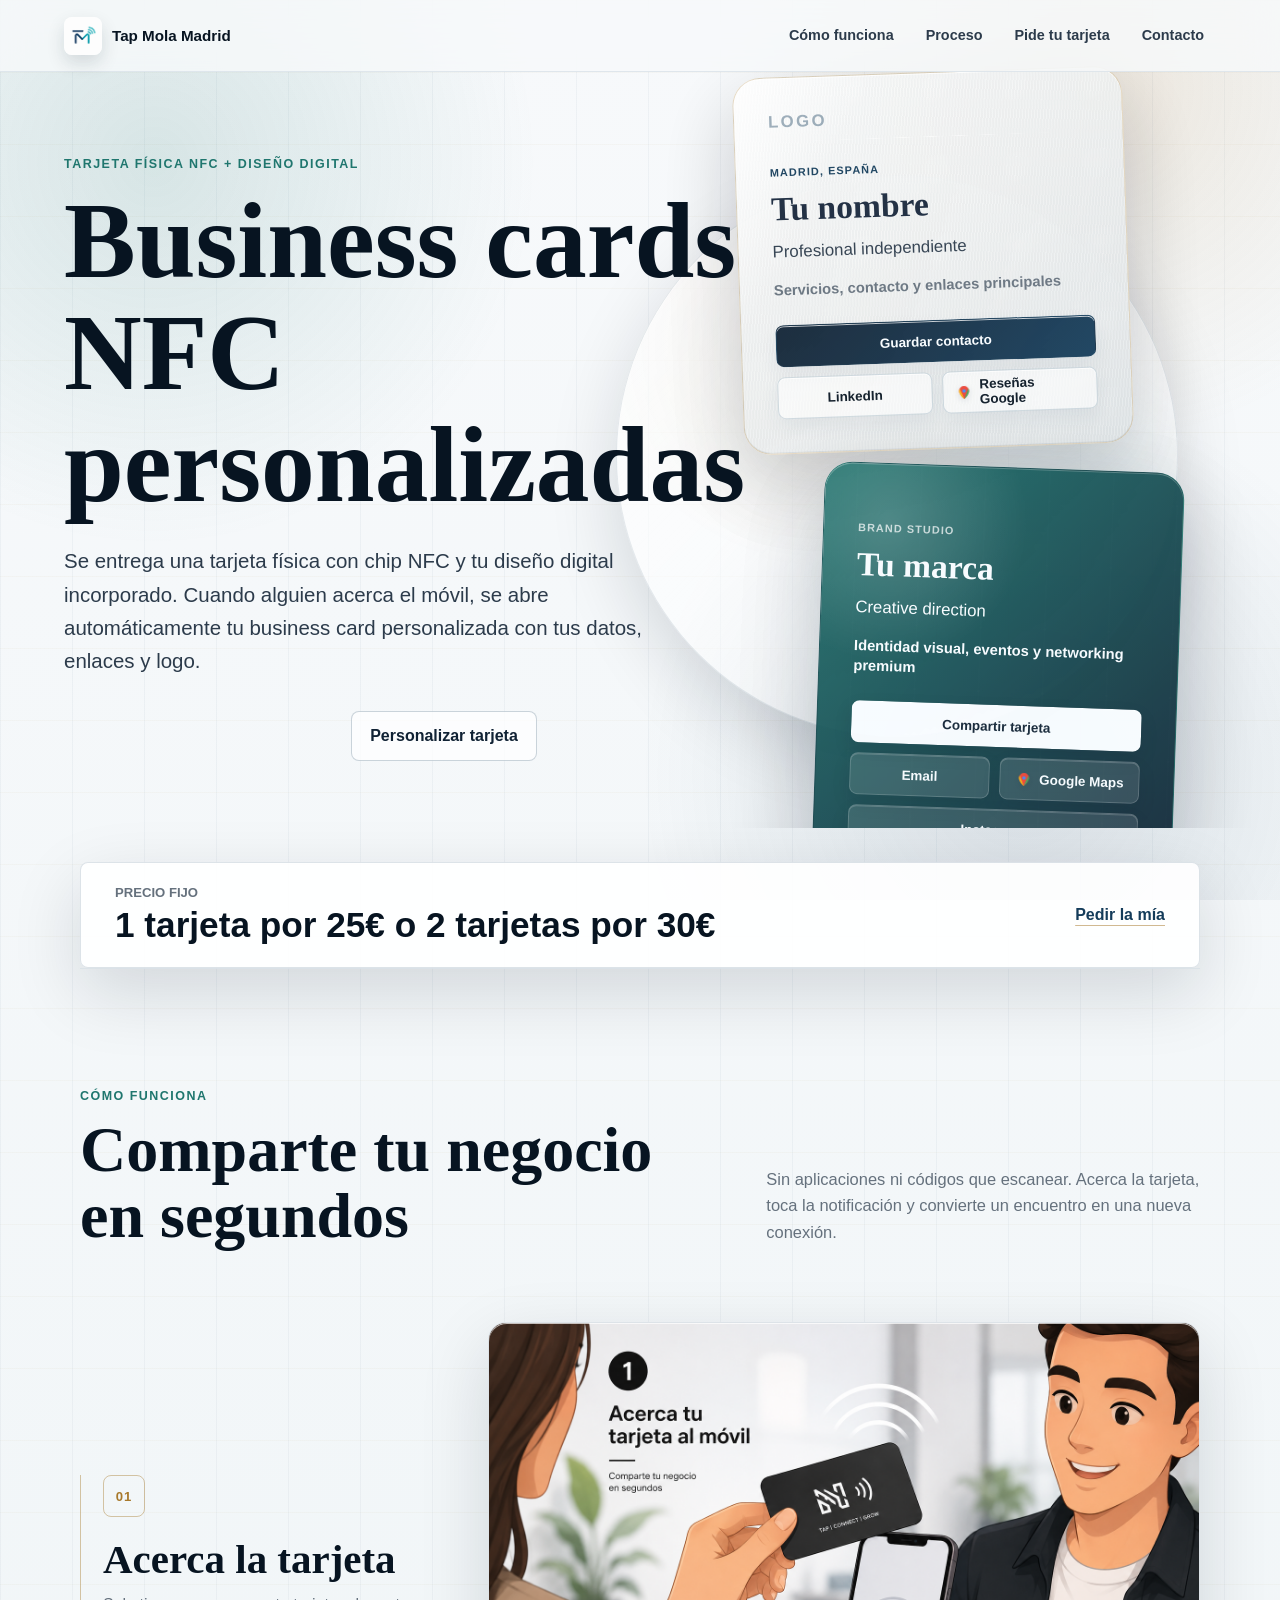
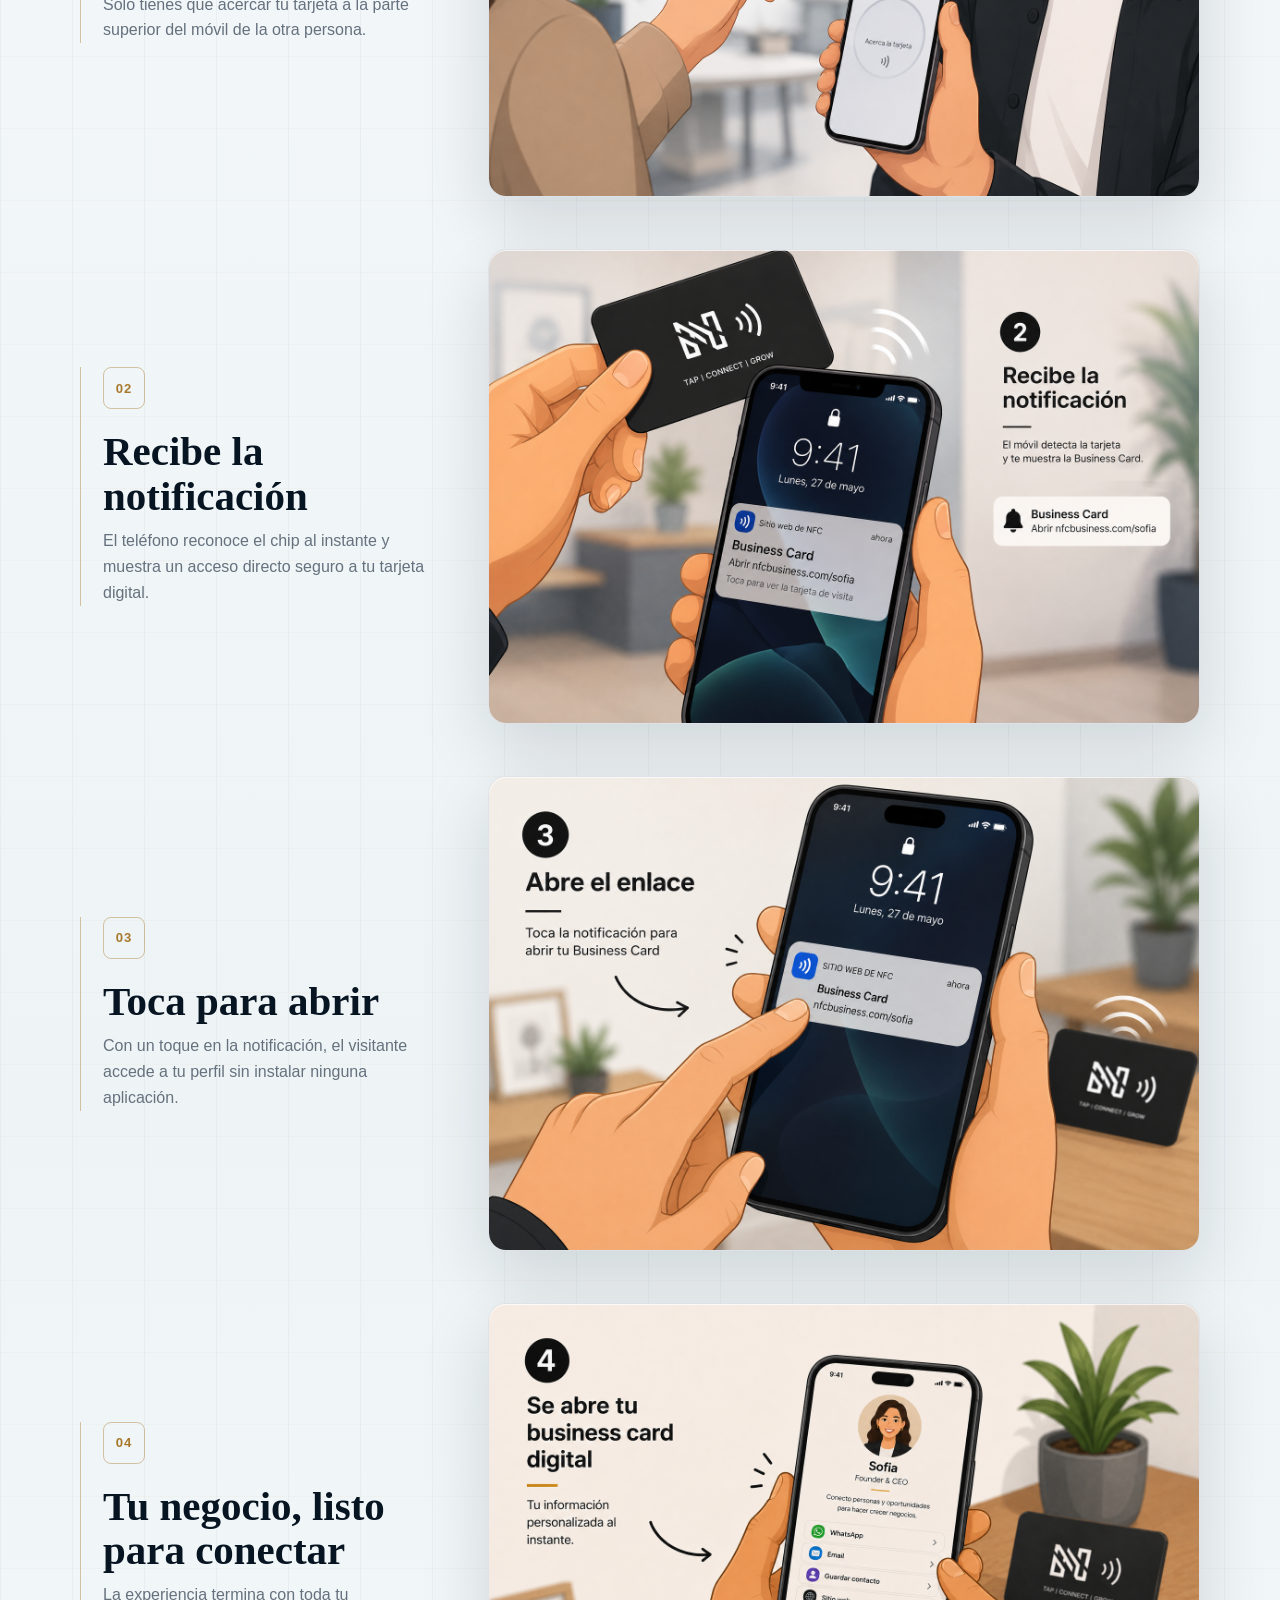
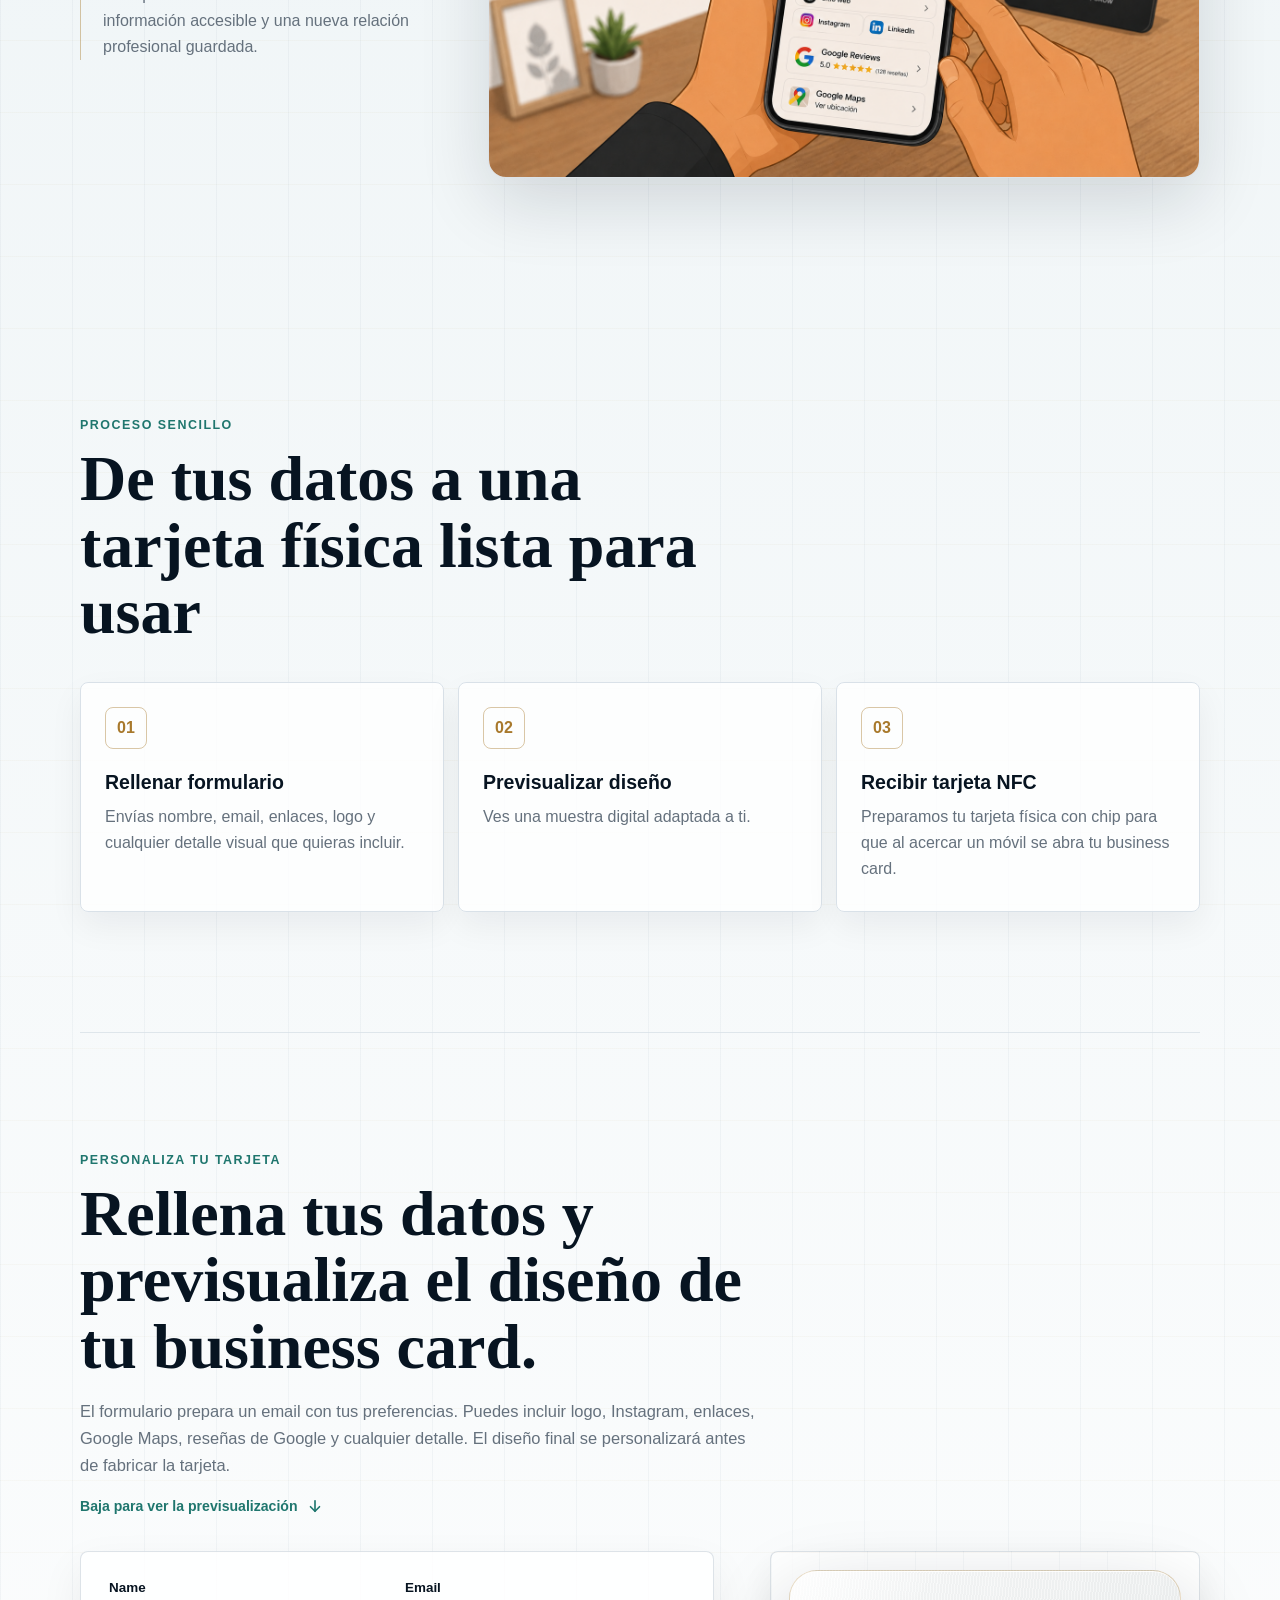
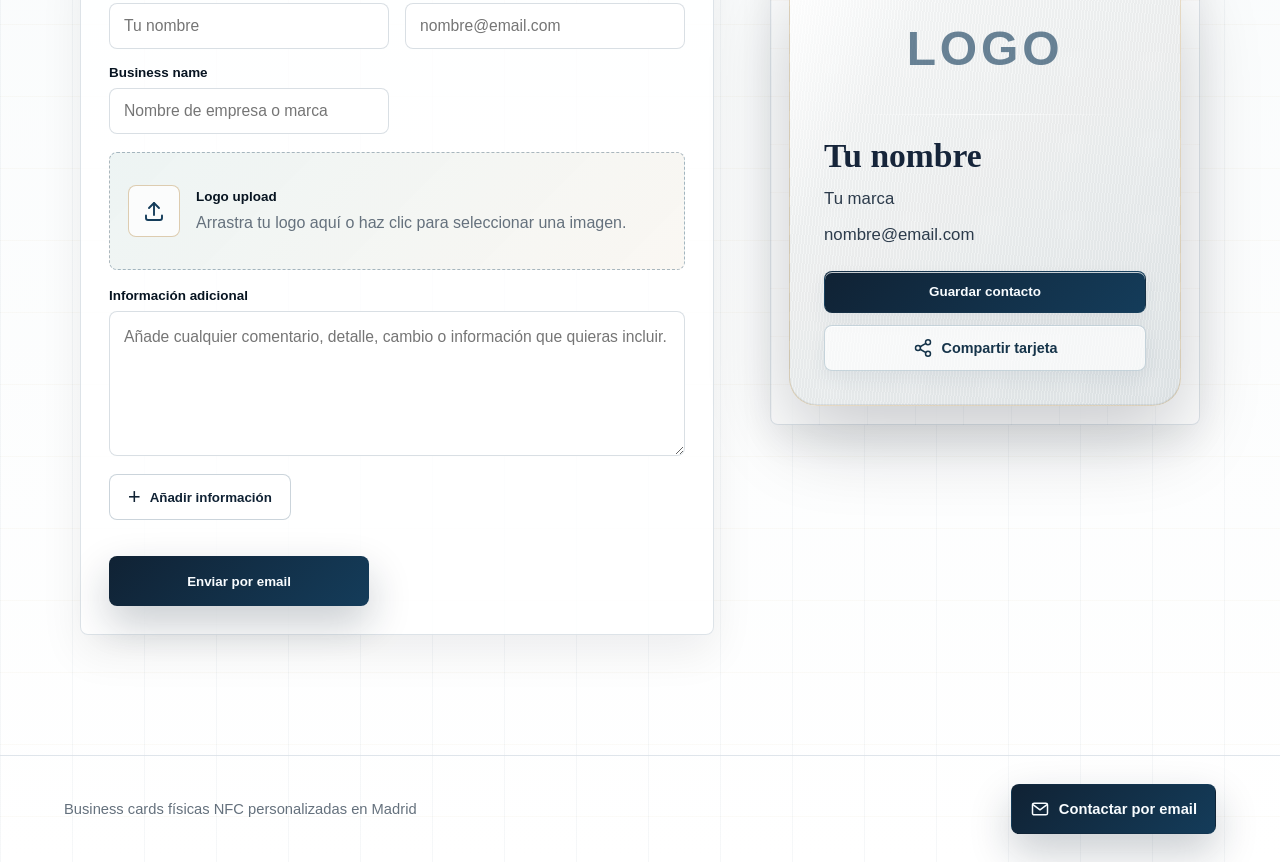
==== commit aa78ff27: "test with email insted of whatsapp" ====
--- a/index.html
+++ b/index.html
@@ -225,7 +225,7 @@
           <p class="kicker">Personaliza tu tarjeta</p>
           <h2 id="customizer-title">Rellena tus datos y previsualiza el diseño de tu business card.</h2>
           <p class="section-intro">
-            El formulario prepara un mensaje de WhatsApp con tus preferencias. Puedes incluir logo, Instagram, enlaces,
+            El formulario prepara un email con tus preferencias. Puedes incluir logo, Instagram, enlaces,
             Google Maps, reseñas de Google y cualquier detalle. El diseño final se personalizará antes de fabricar la tarjeta.
           </p>
           <a class="scroll-cue customizer-cue" href="#finalPreview" aria-label="Bajar para ver la previsualización">
@@ -338,7 +338,7 @@
 
             </div>
 
-            <button class="button button-primary form-submit" type="submit">Enviar por WhatsApp</button>
+            <button class="button button-primary form-submit" type="submit">Enviar por email</button>
           </form>
 
           <!-- Preview de tarjeta basada en card_example -->
@@ -398,13 +398,13 @@
               <div class="final-actions" id="finalActions" hidden>
                 <div>
                   <strong>Mensaje preparado</strong>
-                  <p>Se ha abierto WhatsApp con tu diseño. Puedes editar el mensaje antes de enviarlo.</p>
+                  <p>Se ha abierto tu aplicación de email con el diseño. Puedes editar el mensaje antes de enviarlo.</p>
                 </div>
-                <a class="button button-primary" id="finalWhatsappLink" href="#" target="_blank" rel="noopener noreferrer">
+                <a class="button button-primary" id="finalEmailLink" href="#">
                   <span class="button-icon" aria-hidden="true">
-                    <svg viewBox="0 0 24 24"><path d="M20.5 11.5a8.5 8.5 0 0 1-12.7 7.4L4 20l1.1-3.7a8.5 8.5 0 1 1 15.4-4.8Z" /><path d="M9.4 8.9c.2-.4.4-.4.7-.4h.5c.2 0 .4.1.5.4l.7 1.6c.1.2.1.4-.1.6l-.4.5c.7 1.2 1.7 2.1 3 2.7l.5-.6c.2-.2.4-.3.7-.2l1.6.7c.3.1.4.3.4.6v.5c0 .4-.2.6-.5.8-.7.4-1.8.2-2.8-.2-2.4-1-4.2-2.8-5.1-5.1-.4-1-.6-2.1-.2-2.9Z" /></svg>
+                    <svg viewBox="0 0 24 24"><rect x="3" y="5" width="18" height="14" rx="2" /><path d="m4 7 8 6 8-6" /></svg>
                   </span>
-                  Abrir WhatsApp de nuevo
+                  Abrir email de nuevo
                 </a>
               </div>
             </aside>
@@ -415,11 +415,11 @@
 
     <footer class="site-footer" id="contacto">
       <span>Business cards físicas NFC personalizadas en Madrid</span>
-      <a class="button button-primary whatsapp-link footer-whatsapp" href="#">
+      <a class="button button-primary email-link footer-email" href="#">
         <span class="button-icon" aria-hidden="true">
-          <svg viewBox="0 0 24 24"><path d="M20.5 11.5a8.5 8.5 0 0 1-12.7 7.4L4 20l1.1-3.7a8.5 8.5 0 1 1 15.4-4.8Z" /><path d="M9.4 8.9c.2-.4.4-.4.7-.4h.5c.2 0 .4.1.5.4l.7 1.6c.1.2.1.4-.1.6l-.4.5c.7 1.2 1.7 2.1 3 2.7l.5-.6c.2-.2.4-.3.7-.2l1.6.7c.3.1.4.3.4.6v.5c0 .4-.2.6-.5.8-.7.4-1.8.2-2.8-.2-2.4-1-4.2-2.8-5.1-5.1-.4-1-.6-2.1-.2-2.9Z" /></svg>
+          <svg viewBox="0 0 24 24"><rect x="3" y="5" width="18" height="14" rx="2" /><path d="m4 7 8 6 8-6" /></svg>
         </span>
-        Contactar por WhatsApp
+        Contactar por email
       </a>
     </footer>
 
--- a/styles.css
+++ b/styles.css
@@ -1164,7 +1164,7 @@
   text-decoration: none;
 }
 
-.footer-whatsapp {
+.footer-email {
   flex: 0 0 auto;
 }
 
